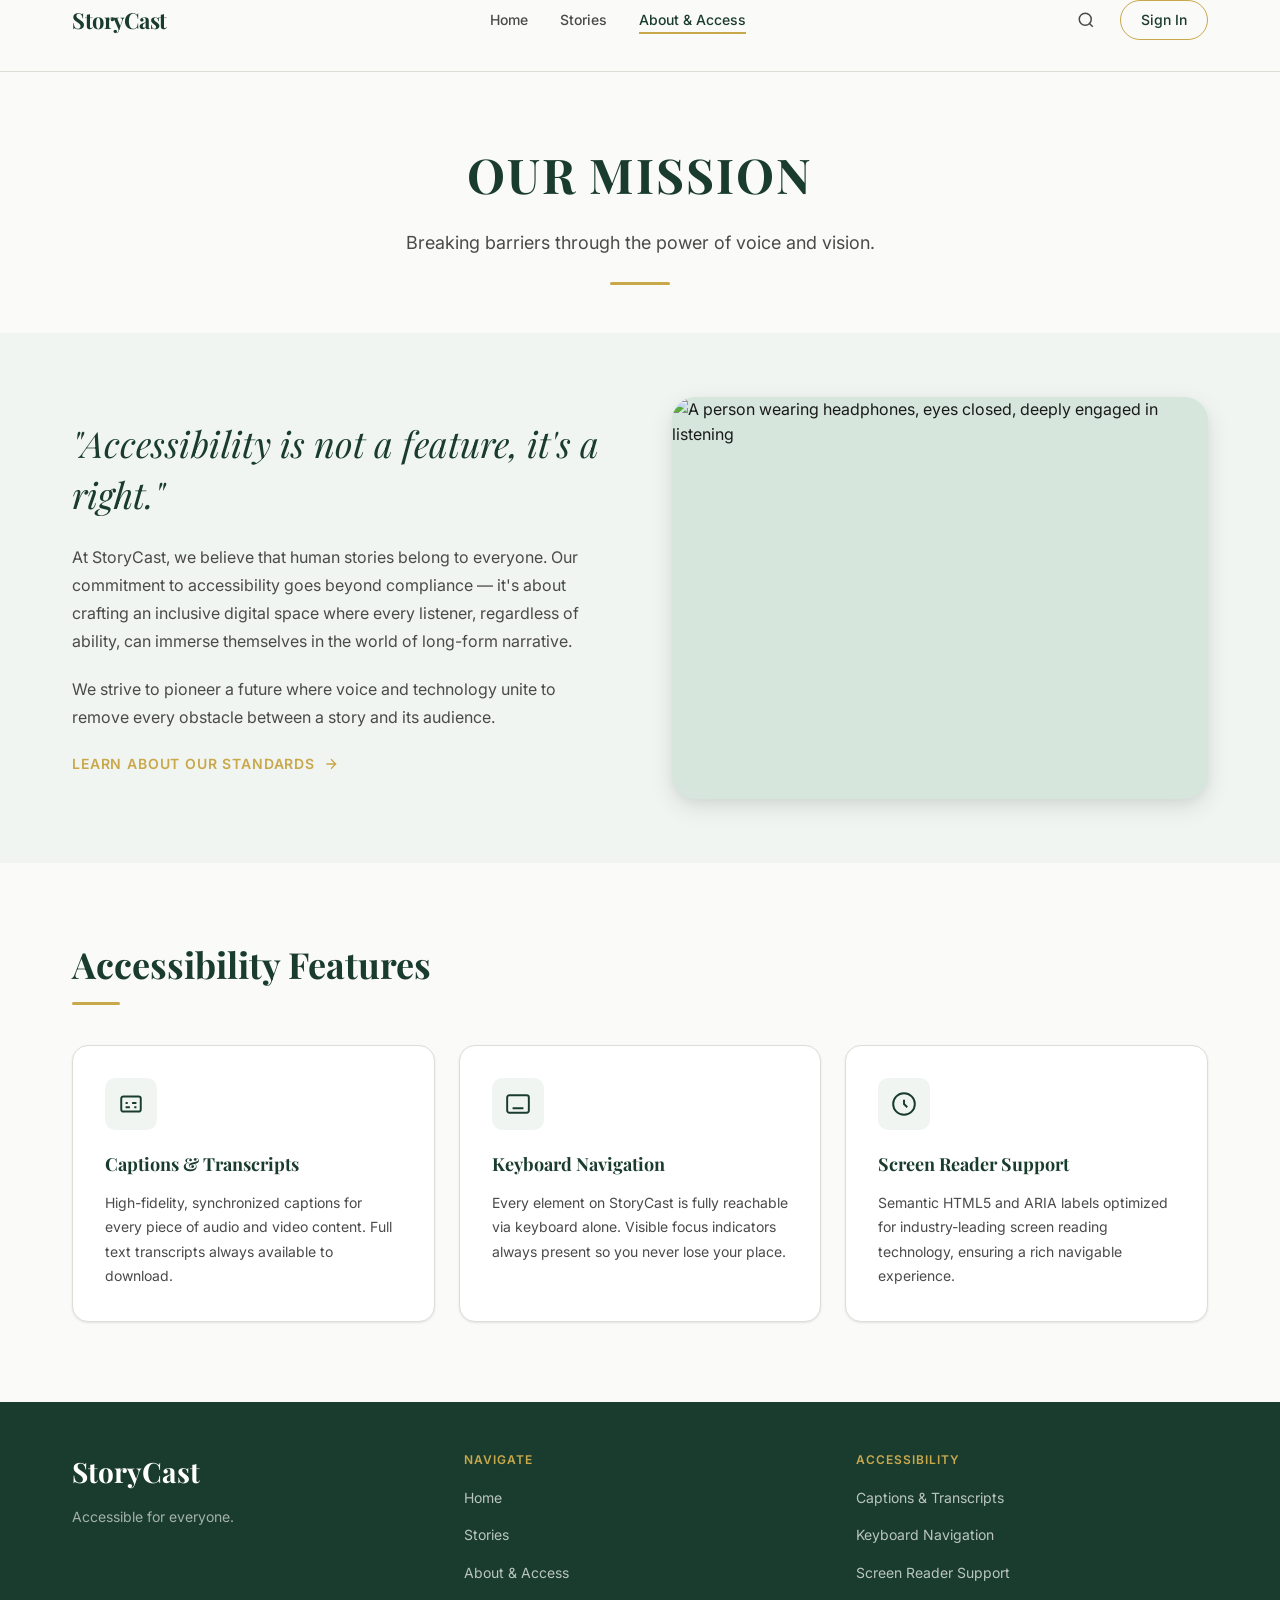
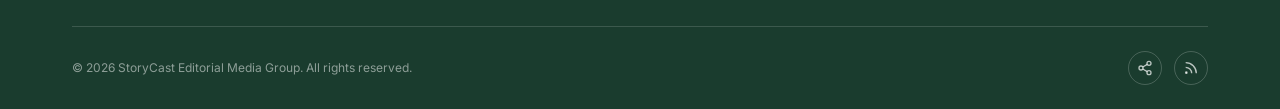
==== about.html @ c810b672 "Added all stories with audio/video support, transcripts, captions, and fix related stories images an" ====
<!DOCTYPE html>
<html lang="en">
<head>
  <meta charset="UTF-8" />
  <meta name="viewport" content="width=device-width, initial-scale=1.0" />
  <meta name="description" content="StoryCast — Our mission to make storytelling accessible to everyone." />
  <title>StoryCast — About &amp; Access</title>
  <link rel="stylesheet" href="css/main.css" />
</head>
<body>

  <a class="skip-link" href="#main">Skip to main content</a>

  <nav class="nav" aria-label="Main navigation">
    <div class="container">
      <div class="nav__inner">
        <a href="index.html" class="nav__logo">StoryCast</a>
        <button class="nav__toggle" aria-label="Toggle menu" aria-expanded="false" aria-controls="nav-links">
          <span></span><span></span><span></span>
        </button>
        <ul class="nav__links" id="nav-links" role="list">
          <li><a href="index.html" class="nav__link">Home</a></li>
          <li><a href="stories.html" class="nav__link">Stories</a></li>
          <li><a href="about.html" class="nav__link nav__link--active" aria-current="page">About &amp; Access</a></li>
        </ul>
        <div class="nav__actions">
          <a href="#search" class="nav__icon-btn" aria-label="Search">
            <svg viewBox="0 0 24 24" fill="none" stroke="currentColor" stroke-width="2" aria-hidden="true"><circle cx="11" cy="11" r="8"/><path d="m21 21-4.35-4.35"/></svg>
          </a>
          <a href="#signin" class="nav__signin">Sign In</a>
        </div>
      </div>
    </div>
  </nav>

  <main id="main">

    <!-- Mission Header -->
    <header class="mission-header" aria-labelledby="mission-heading">
      <div class="container">
        <h1 class="mission-header__title" id="mission-heading">Our Mission</h1>
        <p class="mission-header__tagline">Breaking barriers through the power of voice and vision.</p>
        <div class="mission-header__divider" aria-hidden="true"></div>
      </div>
    </header>

    <!-- Mission Content -->
    <section class="mission-content" aria-labelledby="mission-body-heading">
      <div class="container">
        <div class="mission-content__layout">
          <div>
            <h2 class="sr-only" id="mission-body-heading">Mission statement</h2>
            <p class="mission-content__quote">"Accessibility is not a feature, it's a right."</p>
            <p class="mission-content__text">
              At StoryCast, we believe that human stories belong to everyone. Our commitment
              to accessibility goes beyond compliance — it's about crafting an inclusive
              digital space where every listener, regardless of ability, can immerse
              themselves in the world of long-form narrative.
            </p>
            <p class="mission-content__text">
              We strive to pioneer a future where voice and technology unite to remove every
              obstacle between a story and its audience.
            </p>
            <a href="#features" class="mission-content__link">
              Learn about our standards
              <svg viewBox="0 0 24 24" fill="none" stroke="currentColor" stroke-width="2" aria-hidden="true"><path d="M5 12h14M12 5l7 7-7 7"/></svg>
            </a>
          </div>
          <div>
            <img
              src="assets/images/mission.jpg"
              alt="A person wearing headphones, eyes closed, deeply engaged in listening"
              class="mission-content__image"
              onerror="this.style.background='#D6E6DC';this.style.minHeight='300px';this.style.borderRadius='24px';this.removeAttribute('src')"
            />
          </div>
        </div>
      </div>
    </section>

    <!-- Accessibility Features -->
    <section class="access-features" id="features" aria-labelledby="features-heading">
      <div class="container">
        <div class="section-header">
          <h2 class="section-header__title" id="features-heading">Accessibility Features</h2>
        </div>
        <div class="access-features__grid">

          <article class="feature-card" id="captions" aria-labelledby="feat-captions">
            <div class="feature-card__icon" aria-hidden="true">
              <svg viewBox="0 0 24 24" fill="none" stroke="currentColor" stroke-width="1.8"><rect width="18" height="14" x="3" y="5" rx="2"/><path d="M7 15h4m4 0h2M7 11h2m4 0h4"/></svg>
            </div>
            <h3 class="feature-card__title" id="feat-captions">Captions &amp; Transcripts</h3>
            <p class="feature-card__desc">High-fidelity, synchronized captions for every piece of audio and video content. Full text transcripts always available to download.</p>
          </article>

          <article class="feature-card" id="keyboard" aria-labelledby="feat-keyboard">
            <div class="feature-card__icon" aria-hidden="true">
              <svg viewBox="0 0 24 24" fill="none" stroke="currentColor" stroke-width="1.8"><rect width="20" height="16" x="2" y="4" rx="2"/><path d="M6 8h.01M10 8h.01M14 8h.01M18 8h.01M8 12h.01M12 12h.01M16 12h.01M7 16h10"/></svg>
            </div>
            <h3 class="feature-card__title" id="feat-keyboard">Keyboard Navigation</h3>
            <p class="feature-card__desc">Every element on StoryCast is fully reachable via keyboard alone. Visible focus indicators always present so you never lose your place.</p>
          </article>

          <article class="feature-card" id="screen-reader" aria-labelledby="feat-screen-reader">
            <div class="feature-card__icon" aria-hidden="true">
              <svg viewBox="0 0 24 24" fill="none" stroke="currentColor" stroke-width="1.8"><circle cx="12" cy="12" r="10"/><path d="M12 8v4l3 3"/></svg>
            </div>
            <h3 class="feature-card__title" id="feat-screen-reader">Screen Reader Support</h3>
            <p class="feature-card__desc">Semantic HTML5 and ARIA labels optimized for industry-leading screen reading technology, ensuring a rich navigable experience.</p>
          </article>

        </div>
      </div>
    </section>

  </main>

  <footer class="footer" aria-label="Site footer">
    <div class="container">
      <div class="footer__inner">
        <div class="footer__brand">
          <a href="index.html" class="footer__logo">StoryCast</a>
          <p class="footer__tagline">Accessible for everyone.</p>
        </div>
        <nav aria-label="Footer navigation">
          <p class="footer__nav-title">Navigate</p>
          <ul class="footer__links" role="list">
            <li><a href="index.html" class="footer__link">Home</a></li>
            <li><a href="stories.html" class="footer__link">Stories</a></li>
            <li><a href="about.html" class="footer__link">About &amp; Access</a></li>
          </ul>
        </nav>
        <div>
          <p class="footer__nav-title">Accessibility</p>
          <ul class="footer__links" role="list">
            <li><a href="#captions" class="footer__link">Captions &amp; Transcripts</a></li>
            <li><a href="#keyboard" class="footer__link">Keyboard Navigation</a></li>
            <li><a href="#screen-reader" class="footer__link">Screen Reader Support</a></li>
          </ul>
        </div>
      </div>
      <div class="footer__bottom">
        <p class="footer__copy">&copy; 2026 StoryCast Editorial Media Group. All rights reserved.</p>
        <div class="footer__social" role="list" aria-label="Social links">
          <a href="#share" class="footer__social-link" aria-label="Share" role="listitem">
            <svg viewBox="0 0 24 24" fill="none" stroke="currentColor" stroke-width="2" aria-hidden="true"><circle cx="18" cy="5" r="3"/><circle cx="6" cy="12" r="3"/><circle cx="18" cy="19" r="3"/><path d="m8.59 13.51 6.83 3.98M15.41 6.51l-6.82 3.98"/></svg>
          </a>
          <a href="#rss" class="footer__social-link" aria-label="RSS feed" role="listitem">
            <svg viewBox="0 0 24 24" fill="none" stroke="currentColor" stroke-width="2" aria-hidden="true"><path d="M4 11a9 9 0 0 1 9 9"/><path d="M4 4a16 16 0 0 1 16 16"/><circle cx="5" cy="19" r="1" fill="currentColor"/></svg>
          </a>
        </div>
      </div>
    </div>
  </footer>

  <script src="js/app.js"></script>
</body>
</html>
---- css/main.css ----
@import url("https://fonts.googleapis.com/css2?family=Playfair+Display:ital,wght@0,600;0,700;1,400;1,600&family=Inter:wght@400;500;600&display=swap");
*,
*::before,
*::after {
  box-sizing: border-box;
  margin: 0;
  padding: 0;
}

html {
  scroll-behavior: smooth;
  -webkit-text-size-adjust: 100%;
}

body {
  font-family: "Inter", system-ui, sans-serif;
  font-size: 1rem;
  font-weight: 400;
  line-height: 1.6;
  color: #1A1A1A;
  background-color: #FAFAF8;
  -webkit-font-smoothing: antialiased;
}

img, video {
  max-width: 100%;
  display: block;
}

a {
  color: inherit;
  text-decoration: none;
}

ul, ol {
  list-style: none;
}

button {
  cursor: pointer;
  border: none;
  background: none;
  font-family: inherit;
}

:focus-visible {
  outline: 3px solid #C9A84C;
  outline-offset: 3px;
  border-radius: 6px;
}

.sr-only {
  position: absolute;
  width: 1px;
  height: 1px;
  padding: 0;
  margin: -1px;
  overflow: hidden;
  clip: rect(0, 0, 0, 0);
  white-space: nowrap;
  border: 0;
}

.skip-link {
  position: absolute;
  top: -100%;
  left: 1rem;
  padding: 0.75rem 1.5rem;
  background: #1A3C2E;
  color: #FFFFFF;
  font-weight: 500;
  border-radius: 10px;
  z-index: 9999;
  transition: top 0.2s;
}
.skip-link:focus {
  top: 1rem;
}

@media (prefers-reduced-motion: reduce) {
  *, *::before, *::after {
    animation-duration: 0.01ms !important;
    transition-duration: 0.01ms !important;
  }
}
.container {
  width: 100%;
  max-width: 1200px;
  margin-inline: auto;
  padding-inline: 2rem;
}
@media (max-width: 768px) {
  .container {
    padding-inline: 1.5rem;
  }
}

.nav {
  position: sticky;
  top: 0;
  z-index: 100;
  background: #FAFAF8;
  border-bottom: 1px solid #E0DDD6;
  height: 72px;
}
.nav__inner {
  display: flex;
  align-items: center;
  justify-content: space-between;
  height: 100%;
}
.nav__logo {
  font-family: "Playfair Display", Georgia, serif;
  font-size: 1.375rem;
  font-weight: 700;
  color: #1A3C2E;
  letter-spacing: -0.02em;
}
.nav__links {
  display: flex;
  align-items: center;
  gap: 2rem;
}
.nav__link {
  font-size: 0.875rem;
  font-weight: 500;
  color: #4A4A4A;
  padding-bottom: 0.25rem;
  border-bottom: 2px solid transparent;
  transition: color 0.2s, border-color 0.2s;
}
.nav__link:hover {
  color: #1A3C2E;
}
.nav__link--active {
  color: #1A3C2E;
  border-bottom-color: #C9A84C;
}
.nav__actions {
  display: flex;
  align-items: center;
  gap: 1rem;
}
.nav__icon-btn {
  display: flex;
  align-items: center;
  justify-content: center;
  width: 36px;
  height: 36px;
  border-radius: 9999px;
  color: #4A4A4A;
  transition: background 0.2s, color 0.2s;
}
.nav__icon-btn:hover {
  background: #F0F5F2;
  color: #1A3C2E;
}
.nav__icon-btn svg {
  width: 18px;
  height: 18px;
}
.nav__signin {
  padding: 0.5rem 1.25rem;
  border: 1.5px solid #C9A84C;
  border-radius: 9999px;
  font-size: 0.875rem;
  font-weight: 500;
  color: #1A3C2E;
  transition: background 0.2s;
}
.nav__signin:hover {
  background: #FDF6E3;
}
.nav__toggle {
  display: none;
  flex-direction: column;
  gap: 5px;
  padding: 0.5rem;
}
.nav__toggle span {
  display: block;
  width: 22px;
  height: 2px;
  background: #1A3C2E;
  border-radius: 2px;
  transition: transform 0.2s;
}
@media (max-width: 768px) {
  .nav__toggle {
    display: flex;
  }
}
@media (max-width: 768px) {
  .nav__links {
    display: none;
    position: absolute;
    top: 72px;
    left: 0;
    right: 0;
    background: #FAFAF8;
    flex-direction: column;
    padding: 1.5rem;
    gap: 1rem;
    border-bottom: 1px solid #E0DDD6;
  }
  .nav__links--open {
    display: flex;
  }
  .nav__actions {
    display: none;
  }
}

.btn {
  display: inline-flex;
  align-items: center;
  gap: 0.5rem;
  padding: 0.75rem 2rem;
  border-radius: 9999px;
  font-family: "Inter", system-ui, sans-serif;
  font-size: 1rem;
  font-weight: 500;
  transition: all 0.2s;
  cursor: pointer;
}
.btn--primary {
  background: #C9A84C;
  color: #1A3C2E;
  border: 2px solid #C9A84C;
}
.btn--primary:hover {
  background: #E8C96A;
  border-color: #E8C96A;
}
.btn--outline {
  background: transparent;
  color: #1A3C2E;
  border: 1.5px solid #C5C0B5;
}
.btn--outline:hover {
  border-color: #1A3C2E;
  background: #F0F5F2;
}
.btn--sm {
  padding: 0.5rem 1.25rem;
  font-size: 0.875rem;
}

.tag {
  display: inline-block;
  padding: 0.25rem 0.75rem;
  border-radius: 9999px;
  font-size: 0.75rem;
  font-weight: 600;
  letter-spacing: 0.06em;
  text-transform: uppercase;
  background: #FDF6E3;
  color: #8a6a1e;
  border: 1px solid rgba(201, 168, 76, 0.3);
}

.story-card {
  background: #FFFFFF;
  border-radius: 16px;
  overflow: hidden;
  border: 1px solid #E0DDD6;
  box-shadow: 0 1px 3px rgba(0, 0, 0, 0.06), 0 1px 2px rgba(0, 0, 0, 0.04);
  transition: transform 0.2s, box-shadow 0.2s;
  display: flex;
  flex-direction: column;
}
.story-card:hover {
  transform: translateY(-4px);
  box-shadow: 0 8px 24px rgba(0, 0, 0, 0.1), 0 4px 8px rgba(0, 0, 0, 0.04);
}
.story-card__image {
  width: 100%;
  aspect-ratio: 16/9;
  object-fit: cover;
  background: #F0F5F2;
}
.story-card__image-placeholder {
  width: 100%;
  aspect-ratio: 16/9;
  background: linear-gradient(135deg, #F0F5F2 0%, #e4ede7 100%);
  display: flex;
  align-items: center;
  justify-content: center;
  color: #767676;
  font-size: 0.875rem;
}
.story-card__body {
  padding: 1.5rem;
  display: flex;
  flex-direction: column;
  gap: 0.75rem;
  flex: 1;
}
.story-card__title {
  font-family: "Playfair Display", Georgia, serif;
  font-size: 1.375rem;
  font-weight: 700;
  color: #1A3C2E;
  line-height: 1.4;
}
.story-card__desc {
  font-size: 0.875rem;
  color: #4A4A4A;
  line-height: 1.6;
  flex: 1;
}
.story-card__link {
  display: inline-flex;
  align-items: center;
  gap: 0.5rem;
  font-size: 0.875rem;
  font-weight: 500;
  color: #1A3C2E;
  margin-top: auto;
  transition: gap 0.2s;
}
.story-card__link:hover {
  gap: 0.75rem;
  color: #2E5E47;
}
.story-card__link svg {
  width: 16px;
  height: 16px;
}

.related-card {
  display: flex;
  gap: 1rem;
  padding: 1rem 0;
  border-bottom: 1px solid #E0DDD6;
}
.related-card:last-child {
  border-bottom: none;
}
.related-card__image {
  width: 80px;
  height: 60px;
  border-radius: 10px;
  object-fit: cover;
  flex-shrink: 0;
  background: #F0F5F2;
}
.related-card__body {
  display: flex;
  flex-direction: column;
  gap: 0.25rem;
}
.related-card__title {
  font-family: "Playfair Display", Georgia, serif;
  font-size: 1rem;
  font-weight: 600;
  color: #1A3C2E;
  line-height: 1.4;
}
.related-card__desc {
  font-size: 0.75rem;
  color: #767676;
  line-height: 1.6;
}

.section-header {
  margin-bottom: 2.5rem;
}
.section-header__eyebrow {
  font-size: 0.75rem;
  font-weight: 600;
  letter-spacing: 0.1em;
  text-transform: uppercase;
  color: #C9A84C;
  margin-bottom: 0.75rem;
  display: block;
}
.section-header__title {
  font-family: "Playfair Display", Georgia, serif;
  font-size: 2.25rem;
  font-weight: 700;
  color: #1A3C2E;
  line-height: 1.2;
}
.section-header__title::after {
  content: "";
  display: block;
  width: 48px;
  height: 3px;
  background: #C9A84C;
  margin-top: 1rem;
  border-radius: 9999px;
}

.footer {
  background: #1A3C2E;
  color: rgba(255, 255, 255, 0.85);
  padding: 3rem 0 1.5rem;
}
.footer__inner {
  display: grid;
  grid-template-columns: 1fr 1fr 1fr;
  gap: 2.5rem;
  padding-bottom: 2.5rem;
  border-bottom: 1px solid rgba(255, 255, 255, 0.15);
}
@media (max-width: 768px) {
  .footer__inner {
    grid-template-columns: 1fr;
    gap: 2rem;
  }
}
.footer__brand {
  display: flex;
  flex-direction: column;
  gap: 0.75rem;
}
.footer__logo {
  font-family: "Playfair Display", Georgia, serif;
  font-size: 1.75rem;
  font-weight: 700;
  color: #FFFFFF;
}
.footer__tagline {
  font-size: 0.875rem;
  color: rgba(255, 255, 255, 0.6);
}
.footer__nav-title {
  font-size: 0.75rem;
  font-weight: 600;
  letter-spacing: 0.08em;
  text-transform: uppercase;
  color: #C9A84C;
  margin-bottom: 1rem;
}
.footer__links {
  display: flex;
  flex-direction: column;
  gap: 0.75rem;
}
.footer__link {
  font-size: 0.875rem;
  color: rgba(255, 255, 255, 0.7);
  transition: color 0.2s;
}
.footer__link:hover {
  color: #FFFFFF;
}
.footer__bottom {
  display: flex;
  align-items: center;
  justify-content: space-between;
  padding-top: 1.5rem;
  flex-wrap: wrap;
  gap: 1rem;
}
@media (max-width: 768px) {
  .footer__bottom {
    flex-direction: column;
    align-items: flex-start;
  }
}
.footer__copy {
  font-size: 0.75rem;
  color: rgba(255, 255, 255, 0.5);
}
.footer__social {
  display: flex;
  gap: 0.75rem;
}
.footer__social-link {
  display: flex;
  align-items: center;
  justify-content: center;
  width: 34px;
  height: 34px;
  border-radius: 9999px;
  border: 1px solid rgba(255, 255, 255, 0.2);
  color: rgba(255, 255, 255, 0.7);
  transition: all 0.2s;
}
.footer__social-link:hover {
  border-color: #C9A84C;
  color: #C9A84C;
}
.footer__social-link svg {
  width: 16px;
  height: 16px;
}

.now-playing {
  position: fixed;
  bottom: 0;
  left: 0;
  right: 0;
  z-index: 200;
  background: #1A3C2E;
  border-top: 1px solid rgba(255, 255, 255, 0.15);
  padding: 0.75rem 2rem;
  display: flex;
  align-items: center;
  gap: 1.5rem;
}
@media (max-width: 768px) {
  .now-playing {
    padding: 0.75rem 1rem;
    gap: 0.75rem;
  }
}
.now-playing__thumb {
  width: 44px;
  height: 44px;
  border-radius: 10px;
  object-fit: cover;
  flex-shrink: 0;
  background: #2E5E47;
}
.now-playing__info {
  display: flex;
  flex-direction: column;
  gap: 2px;
  min-width: 0;
}
.now-playing__title {
  font-size: 0.875rem;
  font-weight: 500;
  color: #FFFFFF;
  white-space: nowrap;
  overflow: hidden;
  text-overflow: ellipsis;
}
.now-playing__sub {
  font-size: 0.75rem;
  color: rgba(255, 255, 255, 0.6);
}
.now-playing__controls {
  display: flex;
  align-items: center;
  gap: 1rem;
  margin-left: auto;
}
.now-playing__btn {
  display: flex;
  align-items: center;
  justify-content: center;
  color: rgba(255, 255, 255, 0.8);
  transition: color 0.2s;
}
.now-playing__btn:hover {
  color: #FFFFFF;
}
.now-playing__btn--play {
  width: 38px;
  height: 38px;
  border-radius: 9999px;
  background: #C9A84C;
  color: #1A3C2E;
}
.now-playing__btn--play:hover {
  background: #E8C96A;
}
.now-playing__btn svg {
  width: 18px;
  height: 18px;
}
.now-playing__progress {
  flex: 1;
  display: flex;
  align-items: center;
  gap: 0.75rem;
  max-width: 400px;
}
@media (max-width: 768px) {
  .now-playing__progress {
    display: none;
  }
}
.now-playing__time {
  font-size: 0.75rem;
  color: rgba(255, 255, 255, 0.6);
  white-space: nowrap;
}
.now-playing__track {
  flex: 1;
  appearance: none;
  height: 3px;
  border-radius: 9999px;
  background: rgba(255, 255, 255, 0.2);
  cursor: pointer;
}
.now-playing__track::-webkit-slider-thumb {
  appearance: none;
  width: 12px;
  height: 12px;
  border-radius: 50%;
  background: #C9A84C;
}

.filter-bar {
  display: flex;
  flex-wrap: wrap;
  gap: 0.75rem;
  margin-bottom: 3rem;
}

.filter-btn {
  padding: 0.5rem 1.25rem;
  border-radius: 9999px;
  border: 1.5px solid #C5C0B5;
  background: transparent;
  font-family: "Inter", system-ui, sans-serif;
  font-size: 0.875rem;
  font-weight: 500;
  color: #4A4A4A;
  cursor: pointer;
  transition: all 0.2s;
}
.filter-btn:hover {
  border-color: #1A3C2E;
  color: #1A3C2E;
}
.filter-btn--active {
  background: #1A3C2E;
  border-color: #1A3C2E;
  color: #FFFFFF;
}

.story-card__meta {
  display: flex;
  align-items: center;
  justify-content: space-between;
}

.story-card__duration {
  font-size: 0.75rem;
  color: #767676;
}

.hero {
  padding: 6rem 0 5rem;
  text-align: center;
  background: #FAFAF8;
}
.hero__eyebrow {
  display: inline-block;
  font-size: 0.75rem;
  font-weight: 600;
  letter-spacing: 0.12em;
  text-transform: uppercase;
  color: #C9A84C;
  margin-bottom: 1.25rem;
}
.hero__title {
  font-family: "Playfair Display", Georgia, serif;
  font-size: 3.75rem;
  font-weight: 700;
  color: #1A3C2E;
  line-height: 1.2;
  max-width: 700px;
  margin-inline: auto;
  margin-bottom: 1.5rem;
}
@media (max-width: 768px) {
  .hero__title {
    font-size: 3rem;
  }
}
@media (max-width: 480px) {
  .hero__title {
    font-size: 2.25rem;
  }
}
.hero__subtitle {
  font-size: 1.125rem;
  color: #4A4A4A;
  max-width: 520px;
  margin-inline: auto;
  margin-bottom: 2.5rem;
  line-height: 1.75;
}

.featured {
  padding: 5rem 0;
  background: #F0F5F2;
}
.featured__grid {
  display: grid;
  grid-template-columns: repeat(3, 1fr);
  gap: 2rem;
}
@media (max-width: 900px) {
  .featured__grid {
    grid-template-columns: repeat(2, 1fr);
  }
}
@media (max-width: 580px) {
  .featured__grid {
    grid-template-columns: 1fr;
  }
}

.quote-banner {
  padding: 5rem 0;
  background: #FAFAF8;
  text-align: center;
}
.quote-banner__mark {
  font-family: "Playfair Display", Georgia, serif;
  font-size: 5rem;
  color: #C9A84C;
  line-height: 1;
  margin-bottom: 1rem;
  display: block;
}
.quote-banner__text {
  font-family: "Playfair Display", Georgia, serif;
  font-size: 2.25rem;
  font-style: italic;
  color: #1A3C2E;
  max-width: 680px;
  margin-inline: auto;
  line-height: 1.4;
}
@media (max-width: 768px) {
  .quote-banner__text {
    font-size: 1.75rem;
  }
}
.quote-banner__divider {
  width: 60px;
  height: 3px;
  background: #C9A84C;
  border-radius: 9999px;
  margin: 2rem auto 0;
}

.story-header {
  padding: 3rem 0 2.5rem;
  background: #FAFAF8;
  border-bottom: 1px solid #E0DDD6;
}
.story-header__tag {
  margin-bottom: 1rem;
}
.story-header__title {
  font-family: "Playfair Display", Georgia, serif;
  font-size: 3rem;
  font-weight: 700;
  color: #1A3C2E;
  line-height: 1.2;
  max-width: 800px;
  margin-bottom: 1.25rem;
}
@media (max-width: 768px) {
  .story-header__title {
    font-size: 2.25rem;
  }
}
.story-header__meta {
  display: flex;
  align-items: center;
  gap: 0.75rem;
  font-size: 0.875rem;
  color: #767676;
}
.story-header__meta-dot {
  width: 4px;
  height: 4px;
  border-radius: 50%;
  background: #C5C0B5;
}

.media-section {
  padding: 3rem 0;
  background: #F0F5F2;
}
.media-section__player {
  background: #1A3C2E;
  border-radius: 24px;
  padding: 2.5rem 3rem;
}
@media (max-width: 768px) {
  .media-section__player {
    padding: 2rem 1.5rem;
  }
}
.media-section__waveform-area {
  display: flex;
  align-items: center;
  justify-content: center;
  min-height: 120px;
  margin-bottom: 1.5rem;
  position: relative;
}
.media-section__play-btn {
  width: 64px;
  height: 64px;
  border-radius: 9999px;
  background: #C9A84C;
  display: flex;
  align-items: center;
  justify-content: center;
  color: #1A3C2E;
  transition: transform 0.2s, background 0.2s;
  z-index: 1;
  position: relative;
}
.media-section__play-btn:hover {
  transform: scale(1.08);
  background: #E8C96A;
}
.media-section__play-btn svg {
  width: 28px;
  height: 28px;
  margin-left: 3px;
}
.media-section__waveform {
  position: absolute;
  left: 0;
  right: 0;
  display: flex;
  align-items: center;
  justify-content: center;
  gap: 3px;
  opacity: 0.2;
}
.media-section__waveform span {
  display: block;
  width: 3px;
  border-radius: 9999px;
  background: #C9A84C;
}
.media-section__controls {
  display: flex;
  align-items: center;
  gap: 1rem;
  color: rgba(255, 255, 255, 0.6);
  font-size: 0.75rem;
}
.media-section__progress-bar {
  flex: 1;
  height: 4px;
  background: rgba(255, 255, 255, 0.2);
  border-radius: 9999px;
  cursor: pointer;
  position: relative;
}
.media-section__progress-bar-fill {
  height: 100%;
  width: 30%;
  background: #C9A84C;
  border-radius: 9999px;
}
.media-section__actions {
  display: flex;
  justify-content: center;
  gap: 1rem;
  margin-top: 2rem;
}
@media (max-width: 480px) {
  .media-section__actions {
    flex-direction: column;
    align-items: center;
  }
}

.story-content {
  padding: 4rem 0;
  background: #FAFAF8;
}
.story-content__layout {
  display: grid;
  grid-template-columns: 1fr 380px;
  gap: 4rem;
}
@media (max-width: 900px) {
  .story-content__layout {
    grid-template-columns: 1fr;
  }
}
.story-content__body h2 {
  font-family: "Playfair Display", Georgia, serif;
  font-size: 1.75rem;
  font-weight: 700;
  color: #1A3C2E;
  margin-bottom: 1.5rem;
}
.story-content__body p {
  font-size: 1rem;
  color: #4A4A4A;
  line-height: 1.75;
  margin-bottom: 1.25rem;
}
.story-content__sidebar h2 {
  font-family: "Playfair Display", Georgia, serif;
  font-size: 1.375rem;
  font-weight: 700;
  color: #1A3C2E;
  padding-bottom: 1rem;
  border-bottom: 2px solid #C9A84C;
  margin-bottom: 0.5rem;
}

.transcript-section {
  background: #F0F5F2;
  padding: 2.5rem 0;
}
.transcript-section__toggle {
  display: flex;
  align-items: center;
  justify-content: space-between;
  width: 100%;
  padding: 1.25rem 1.5rem;
  background: #FFFFFF;
  border: 1px solid #E0DDD6;
  border-radius: 16px;
  font-family: "Inter", system-ui, sans-serif;
  font-size: 1rem;
  font-weight: 500;
  color: #1A3C2E;
  cursor: pointer;
  transition: background 0.2s;
}
.transcript-section__toggle:hover {
  background: #F0F5F2;
}
.transcript-section__toggle svg {
  width: 20px;
  height: 20px;
  transition: transform 0.3s;
}
.transcript-section__toggle[aria-expanded=true] svg {
  transform: rotate(180deg);
}
.transcript-section__body {
  padding: 2rem 1.5rem;
  background: #FFFFFF;
  border: 1px solid #E0DDD6;
  border-top: none;
  border-radius: 0 0 16px 16px;
  display: none;
}
.transcript-section__body--open {
  display: block;
}
.transcript-section__body p {
  font-size: 0.875rem;
  color: #4A4A4A;
  line-height: 1.75;
  margin-bottom: 1rem;
}

.mission-header {
  padding: 4rem 0 3rem;
  background: #FAFAF8;
  text-align: center;
}
.mission-header__title {
  font-family: "Playfair Display", Georgia, serif;
  font-size: 3rem;
  font-weight: 700;
  color: #1A3C2E;
  letter-spacing: 0.04em;
  text-transform: uppercase;
  margin-bottom: 1rem;
}
@media (max-width: 768px) {
  .mission-header__title {
    font-size: 2.25rem;
  }
}
.mission-header__tagline {
  font-size: 1.125rem;
  color: #4A4A4A;
  max-width: 540px;
  margin-inline: auto;
}
.mission-header__divider {
  width: 60px;
  height: 3px;
  background: #C9A84C;
  border-radius: 9999px;
  margin: 1.5rem auto 0;
}

.mission-content {
  padding: 4rem 0;
  background: #F0F5F2;
}
.mission-content__layout {
  display: grid;
  grid-template-columns: 1fr 1fr;
  gap: 4rem;
  align-items: center;
}
@media (max-width: 768px) {
  .mission-content__layout {
    grid-template-columns: 1fr;
  }
}
.mission-content__quote {
  font-family: "Playfair Display", Georgia, serif;
  font-size: 2.25rem;
  font-style: italic;
  color: #1A3C2E;
  line-height: 1.4;
  margin-bottom: 1.5rem;
}
@media (max-width: 768px) {
  .mission-content__quote {
    font-size: 1.75rem;
  }
}
.mission-content__text {
  font-size: 1rem;
  color: #4A4A4A;
  line-height: 1.75;
  margin-bottom: 1.25rem;
}
.mission-content__link {
  display: inline-flex;
  align-items: center;
  gap: 0.5rem;
  font-size: 0.875rem;
  font-weight: 600;
  color: #C9A84C;
  letter-spacing: 0.06em;
  text-transform: uppercase;
  transition: gap 0.2s;
}
.mission-content__link:hover {
  gap: 0.75rem;
}
.mission-content__link svg {
  width: 16px;
  height: 16px;
}
.mission-content__image {
  width: 100%;
  aspect-ratio: 4/3;
  object-fit: cover;
  border-radius: 24px;
  box-shadow: 0 8px 24px rgba(0, 0, 0, 0.1), 0 4px 8px rgba(0, 0, 0, 0.04);
}

.access-features {
  padding: 5rem 0;
  background: #FAFAF8;
}
.access-features__grid {
  display: grid;
  grid-template-columns: repeat(3, 1fr);
  gap: 1.5rem;
}
@media (max-width: 900px) {
  .access-features__grid {
    grid-template-columns: repeat(2, 1fr);
  }
}
@media (max-width: 580px) {
  .access-features__grid {
    grid-template-columns: 1fr;
  }
}

.feature-card {
  padding: 2rem;
  background: #FFFFFF;
  border: 1px solid #E0DDD6;
  border-radius: 16px;
  box-shadow: 0 1px 3px rgba(0, 0, 0, 0.06), 0 1px 2px rgba(0, 0, 0, 0.04);
  transition: box-shadow 0.2s, transform 0.2s;
}
.feature-card:hover {
  box-shadow: 0 4px 12px rgba(0, 0, 0, 0.08), 0 2px 4px rgba(0, 0, 0, 0.04);
  transform: translateY(-2px);
}
.feature-card__icon {
  width: 52px;
  height: 52px;
  border-radius: 10px;
  background: #F0F5F2;
  display: flex;
  align-items: center;
  justify-content: center;
  margin-bottom: 1.25rem;
  color: #1A3C2E;
}
.feature-card__icon svg {
  width: 26px;
  height: 26px;
}
.feature-card__title {
  font-family: "Playfair Display", Georgia, serif;
  font-size: 1.125rem;
  font-weight: 700;
  color: #1A3C2E;
  margin-bottom: 0.75rem;
}
.feature-card__desc {
  font-size: 0.875rem;
  color: #4A4A4A;
  line-height: 1.75;
}

/* ─── Video Player Fix ───────────────────────────────────────── */
#video-container {
  background: #000;
  border-radius: 8px;
  overflow: hidden;
  min-height: 200px;
}

#video-container video {
  width: 100%;
  height: auto;
  min-height: 200px;
  max-height: 450px;
  background: #000;
  object-fit: contain;
  display: block;
}

/* ─── Video Poster Fix ───────────────────────────────────────── */
#story-video {
  background-size: contain !important;
  background-position: center !important;
  background-repeat: no-repeat !important;
}

#story-video[poster] {
  object-fit: contain;
}
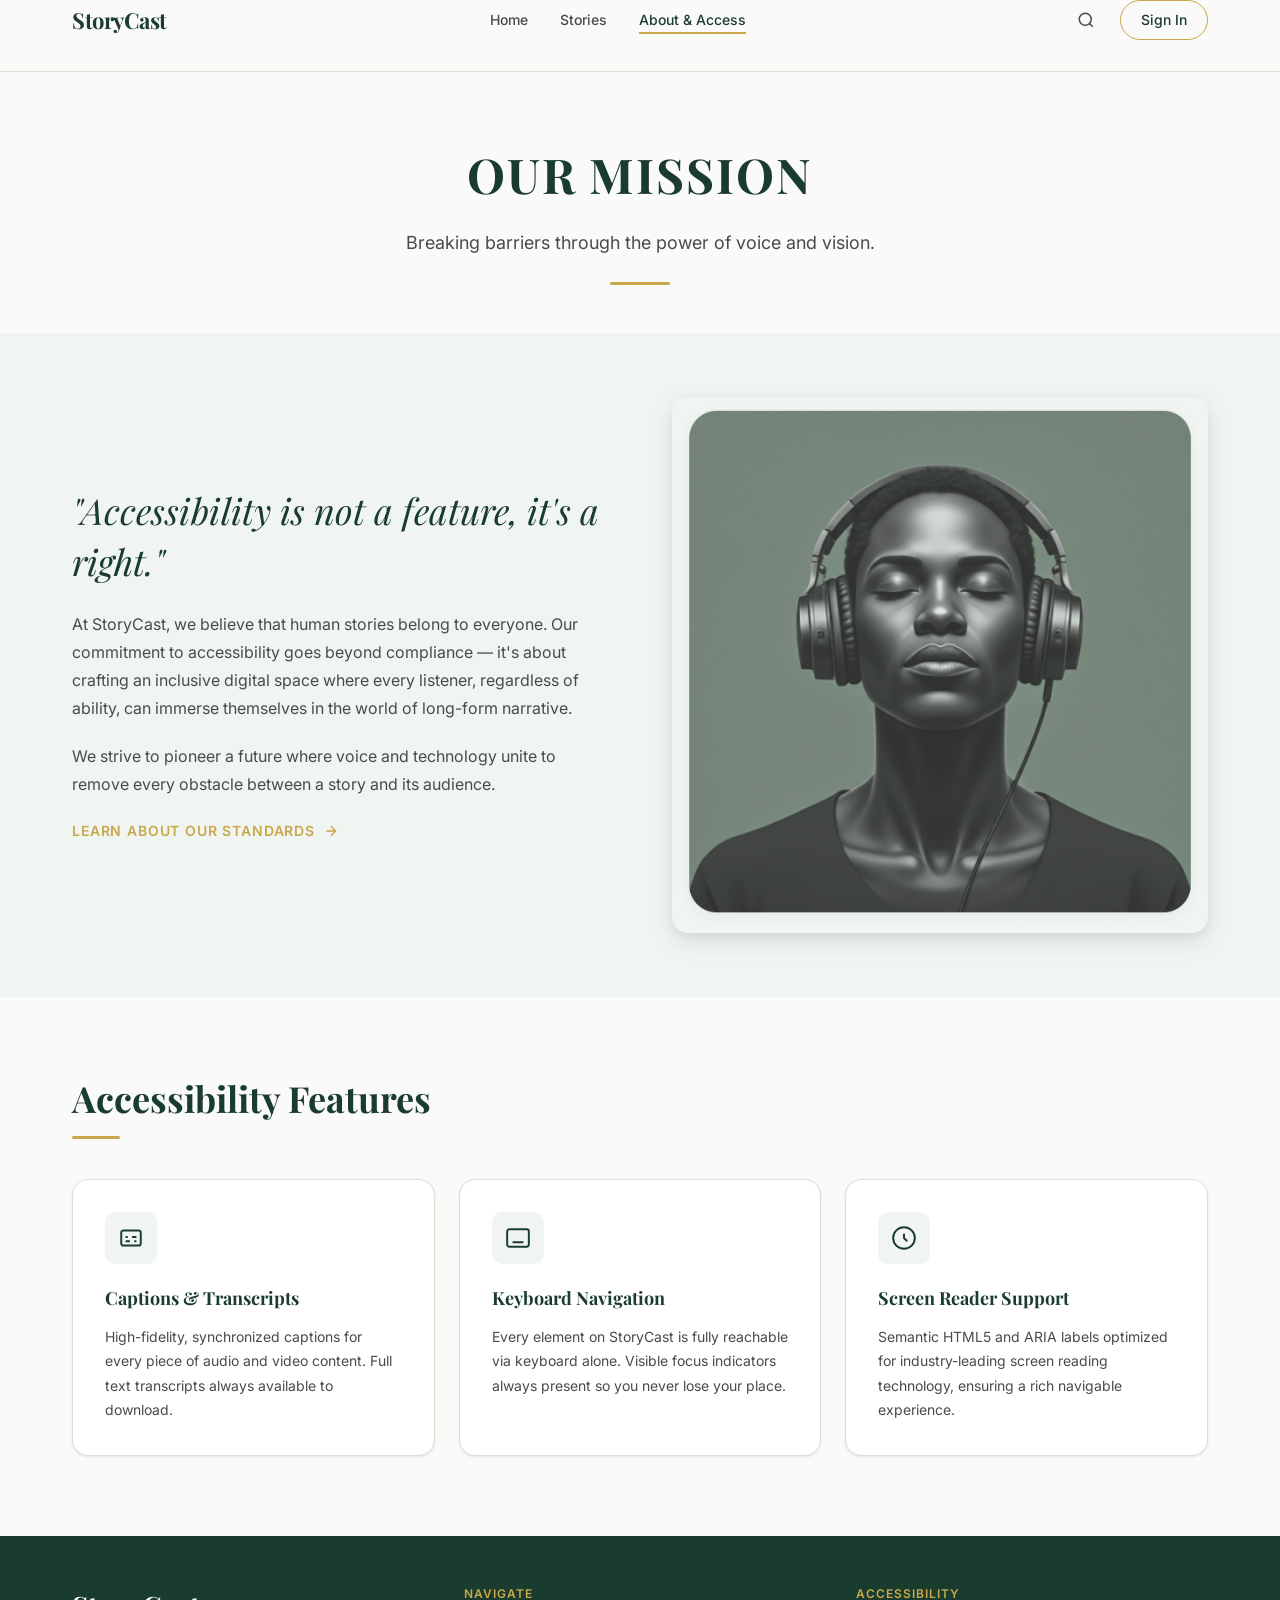
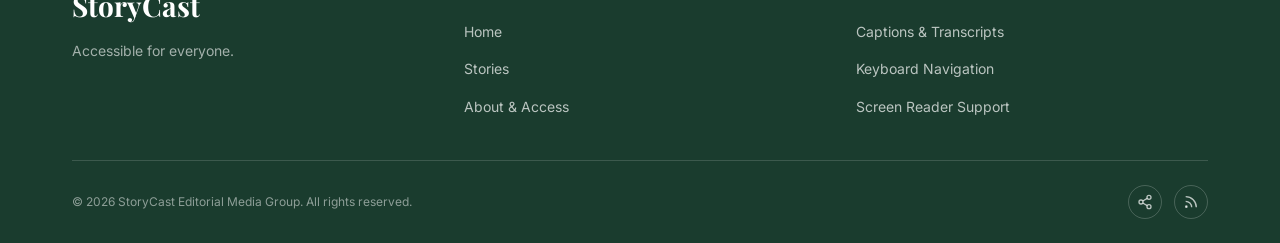
==== commit 147a040c: "Research & Planning Document" ====
--- a/about.html
+++ b/about.html
@@ -68,7 +68,7 @@
           </div>
           <div>
             <img
-              src="assets/images/mission.jpg"
+              src="assets/images/about.png"
               alt="A person wearing headphones, eyes closed, deeply engaged in listening"
               class="mission-content__image"
               onerror="this.style.background='#D6E6DC';this.style.minHeight='300px';this.style.borderRadius='24px';this.removeAttribute('src')"
--- a/css/main.css
+++ b/css/main.css
@@ -1037,11 +1037,12 @@
 }
 .mission-content__image {
   width: 100%;
-  aspect-ratio: 4/3;
+  height: 100%;
   object-fit: cover;
-  border-radius: 24px;
+  border-radius: 16px;
   box-shadow: 0 8px 24px rgba(0, 0, 0, 0.1), 0 4px 8px rgba(0, 0, 0, 0.04);
-}
+  display: block;
+} 
 
 .access-features {
   padding: 5rem 0;
